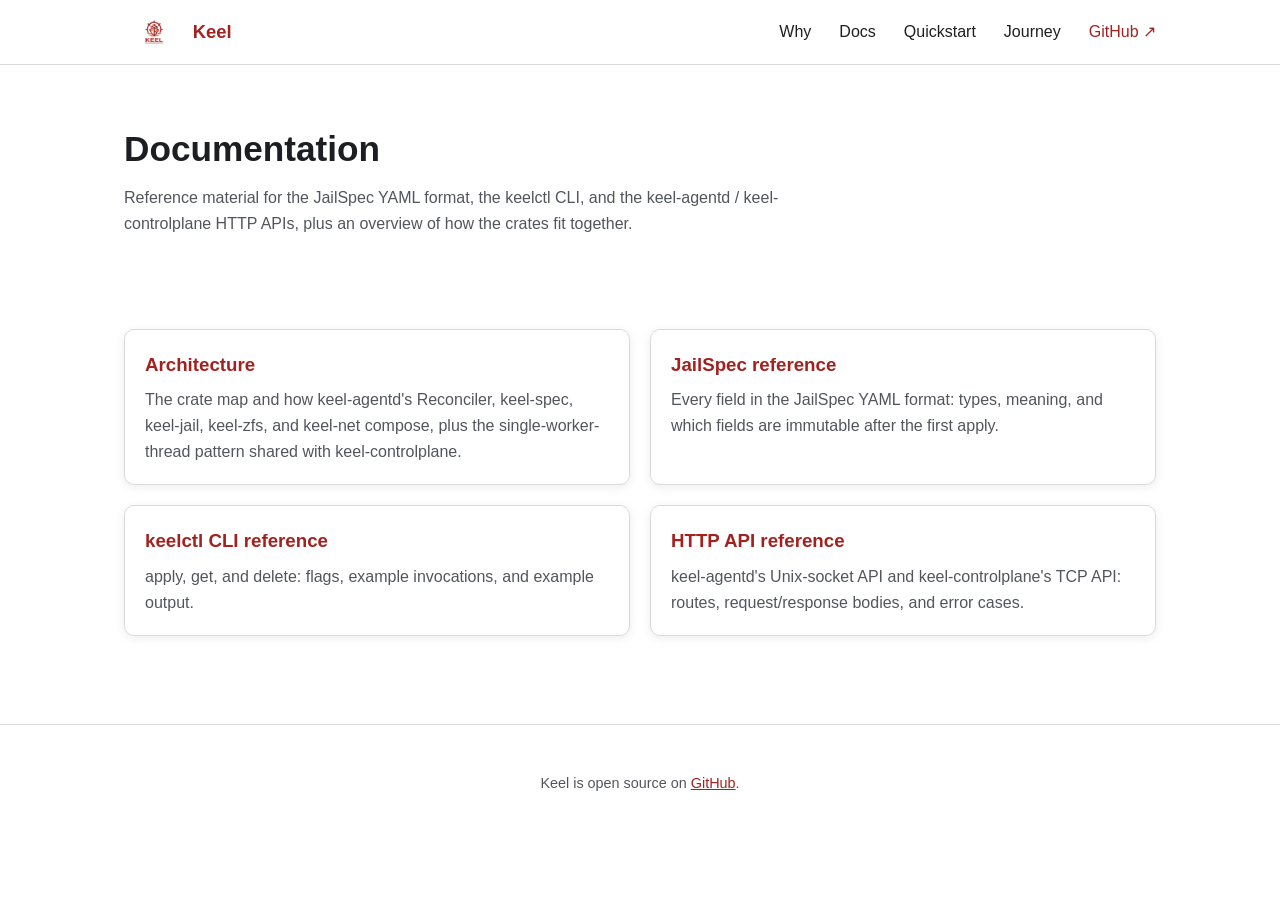
==== site/docs/index.html @ 19df06e9 "Add Keel website docs landing page" ====
<!doctype html>
<html lang="en">
<head>
<meta charset="utf-8">
<meta name="viewport" content="width=device-width, initial-scale=1">
<title>Documentation · Keel</title>
<link rel="icon" href="../assets/keel-logo.png">
<link rel="stylesheet" href="../assets/style.css">
</head>
<body>
<header class="site-header">
  <div class="container nav">
    <a class="brand" href="../index.html"><img src="../assets/keel-logo.png" alt="Keel logo" class="brand-logo">Keel</a>
    <nav class="nav-links">
      <a href="../why.html">Why</a>
      <div class="nav-dropdown">
        <a href="index.html">Docs</a>
        <div class="nav-dropdown-menu">
          <a href="architecture.html">Architecture</a>
          <a href="jailspec.html">JailSpec Reference</a>
          <a href="cli.html">CLI Reference</a>
          <a href="api.html">HTTP API Reference</a>
        </div>
      </div>
      <a href="../quickstart.html">Quickstart</a>
      <a href="../journey.html">Journey</a>
      <a class="nav-github" href="https://github.com/lebarondecharlus/keel" target="_blank" rel="noopener">GitHub &#8599;</a>
    </nav>
  </div>
</header>
<main>
  <section class="page-header">
    <div class="container">
      <h1>Documentation</h1>
      <p class="lead">Reference material for the JailSpec YAML format, the keelctl CLI, and the keel-agentd / keel-controlplane HTTP APIs, plus an overview of how the crates fit together.</p>
    </div>
  </section>

  <section>
    <div class="container">
      <div class="link-card-grid">
        <a class="link-card" href="architecture.html">
          <h3>Architecture</h3>
          <p>The crate map and how keel-agentd's Reconciler, keel-spec, keel-jail, keel-zfs, and keel-net compose, plus the single-worker-thread pattern shared with keel-controlplane.</p>
        </a>
        <a class="link-card" href="jailspec.html">
          <h3>JailSpec reference</h3>
          <p>Every field in the JailSpec YAML format: types, meaning, and which fields are immutable after the first apply.</p>
        </a>
        <a class="link-card" href="cli.html">
          <h3>keelctl CLI reference</h3>
          <p>apply, get, and delete: flags, example invocations, and example output.</p>
        </a>
        <a class="link-card" href="api.html">
          <h3>HTTP API reference</h3>
          <p>keel-agentd's Unix-socket API and keel-controlplane's TCP API: routes, request/response bodies, and error cases.</p>
        </a>
      </div>
    </div>
  </section>
</main>
<footer class="site-footer">
  <div class="container">
    <p>Keel is open source on <a href="https://github.com/lebarondecharlus/keel" target="_blank" rel="noopener">GitHub</a>.</p>
  </div>
</footer>
</body>
</html>
---- site/assets/style.css ----
:root {
  --red-900: #6b1414;
  --red-700: #a3221f;
  --orange-500: #e08a3c;
  --slate-900: #1c1e21;
  --slate-600: #52565c;
  --slate-300: #d8dadd;
  --slate-100: #f6f5f4;
  --white: #ffffff;
  --radius: 10px;
  --shadow: 0 2px 10px rgba(28, 30, 33, 0.08);
  --max-width: 1080px;
}

* {
  box-sizing: border-box;
}

html,
body {
  margin: 0;
  padding: 0;
}

body {
  font-family: -apple-system, BlinkMacSystemFont, "Segoe UI", Roboto, Helvetica, Arial, sans-serif;
  color: var(--slate-900);
  background: var(--white);
  line-height: 1.6;
}

code,
pre {
  font-family: ui-monospace, SFMono-Regular, Menlo, Consolas, monospace;
}

a {
  color: var(--red-700);
}

.container {
  max-width: var(--max-width);
  margin: 0 auto;
  padding: 0 24px;
}

/* header / nav */
.site-header {
  border-bottom: 1px solid var(--slate-300);
  position: sticky;
  top: 0;
  background: rgba(255, 255, 255, 0.92);
  backdrop-filter: blur(6px);
  z-index: 10;
}

.nav {
  display: flex;
  align-items: center;
  justify-content: space-between;
  height: 64px;
}

.brand {
  display: flex;
  align-items: center;
  gap: 10px;
  font-weight: 700;
  font-size: 1.15rem;
  color: var(--red-700);
  text-decoration: none;
}

.brand-logo {
  height: 32px;
  width: auto;
}

.nav-links {
  display: flex;
  align-items: center;
  gap: 28px;
}

.nav-links a {
  color: var(--slate-900);
  text-decoration: none;
  font-weight: 500;
}

.nav-links a:hover {
  color: var(--red-700);
}

.nav-github {
  color: var(--red-700) !important;
}

.nav-dropdown {
  position: relative;
}

.nav-dropdown-menu {
  display: none;
  position: absolute;
  top: 100%;
  left: 0;
  background: var(--white);
  border: 1px solid var(--slate-300);
  border-radius: var(--radius);
  box-shadow: var(--shadow);
  padding: 8px;
  min-width: 200px;
}

.nav-dropdown:hover .nav-dropdown-menu,
.nav-dropdown:focus-within .nav-dropdown-menu {
  display: block;
}

.nav-dropdown-menu a {
  display: block;
  padding: 8px 10px;
  border-radius: 6px;
}

.nav-dropdown-menu a:hover {
  background: var(--slate-100);
}

/* hero */
.hero {
  padding: 80px 0 56px;
  text-align: center;
}

.hero-logo {
  height: 110px;
  margin-bottom: 24px;
}

.hero h1 {
  font-size: 2.6rem;
  margin: 0 0 12px;
}

.hero .tagline {
  font-size: 1.25rem;
  color: var(--slate-600);
  max-width: 640px;
  margin: 0 auto 32px;
}

.hero-ctas {
  display: flex;
  gap: 16px;
  justify-content: center;
  flex-wrap: wrap;
}

.btn {
  display: inline-block;
  padding: 12px 24px;
  border-radius: 8px;
  text-decoration: none;
  font-weight: 600;
}

.btn-primary {
  background: var(--red-700);
  color: var(--white);
}

.btn-primary:hover {
  background: var(--red-900);
}

.btn-secondary {
  background: var(--slate-100);
  color: var(--slate-900);
  border: 1px solid var(--slate-300);
}

.btn-secondary:hover {
  border-color: var(--red-700);
  color: var(--red-700);
}

/* status banner */
.status-banner {
  background: var(--slate-100);
  border: 1px solid var(--slate-300);
  border-radius: var(--radius);
  padding: 14px 20px;
  margin: 0 auto 48px;
  max-width: 720px;
  text-align: center;
  font-size: 0.95rem;
}

.status-banner strong {
  color: var(--red-700);
}

/* page header (non-home pages) */
.page-header {
  padding: 56px 0 24px;
}

.page-header h1 {
  font-size: 2.2rem;
  margin: 0 0 8px;
}

/* sections */
section {
  padding: 40px 0;
}

section h2 {
  font-size: 1.7rem;
  margin-bottom: 8px;
}

section p.lead {
  color: var(--slate-600);
  margin-top: 0;
  margin-bottom: 28px;
  max-width: 720px;
}

/* feature grid */
.card-grid {
  display: grid;
  grid-template-columns: repeat(2, 1fr);
  gap: 24px;
}

.card {
  background: var(--white);
  border: 1px solid var(--slate-300);
  border-radius: var(--radius);
  box-shadow: var(--shadow);
  padding: 24px;
}

.card h3 {
  margin-top: 0;
  color: var(--red-700);
}

.link-card-grid {
  display: grid;
  grid-template-columns: repeat(2, 1fr);
  gap: 20px;
}

.link-card {
  display: block;
  border: 1px solid var(--slate-300);
  border-radius: var(--radius);
  padding: 20px;
  text-decoration: none;
  color: inherit;
  box-shadow: var(--shadow);
}

.link-card:hover {
  border-color: var(--red-700);
}

.link-card h3 {
  color: var(--red-700);
  margin: 0 0 8px;
}

.link-card p {
  margin: 0;
  color: var(--slate-600);
}

/* feature list (why.html) */
ul.feature-list {
  padding-left: 20px;
}

ul.feature-list li {
  margin-bottom: 16px;
}

/* tables */
table {
  width: 100%;
  border-collapse: collapse;
  margin: 24px 0;
}

th,
td {
  text-align: left;
  padding: 10px 12px;
  border-bottom: 1px solid var(--slate-300);
  vertical-align: top;
}

th {
  background: var(--slate-100);
}

/* code blocks */
pre {
  background: var(--slate-900);
  color: var(--slate-100);
  padding: 18px 20px;
  border-radius: var(--radius);
  overflow-x: auto;
  font-size: 0.9rem;
}

p code,
li code,
td code,
th code {
  background: var(--slate-100);
  padding: 2px 6px;
  border-radius: 4px;
  font-size: 0.9em;
}

/* milestone / timeline (journey page) */
.milestone {
  border-left: 3px solid var(--orange-500);
  padding-left: 24px;
  margin-bottom: 40px;
}

.milestone h3 {
  color: var(--red-700);
  margin-bottom: 4px;
}

.milestone .badge {
  display: inline-block;
  background: var(--slate-100);
  border-radius: 999px;
  padding: 2px 10px;
  font-size: 0.8rem;
  color: var(--slate-600);
  margin-left: 8px;
  font-weight: normal;
}

footer.site-footer {
  border-top: 1px solid var(--slate-300);
  padding: 32px 0;
  margin-top: 48px;
  text-align: center;
  color: var(--slate-600);
  font-size: 0.9rem;
}

/* responsive */
@media (max-width: 720px) {
  .nav-links {
    gap: 16px;
    font-size: 0.9rem;
  }
  .brand-logo {
    height: 26px;
  }
  .card-grid,
  .link-card-grid {
    grid-template-columns: 1fr;
  }
  .hero h1 {
    font-size: 2rem;
  }
}
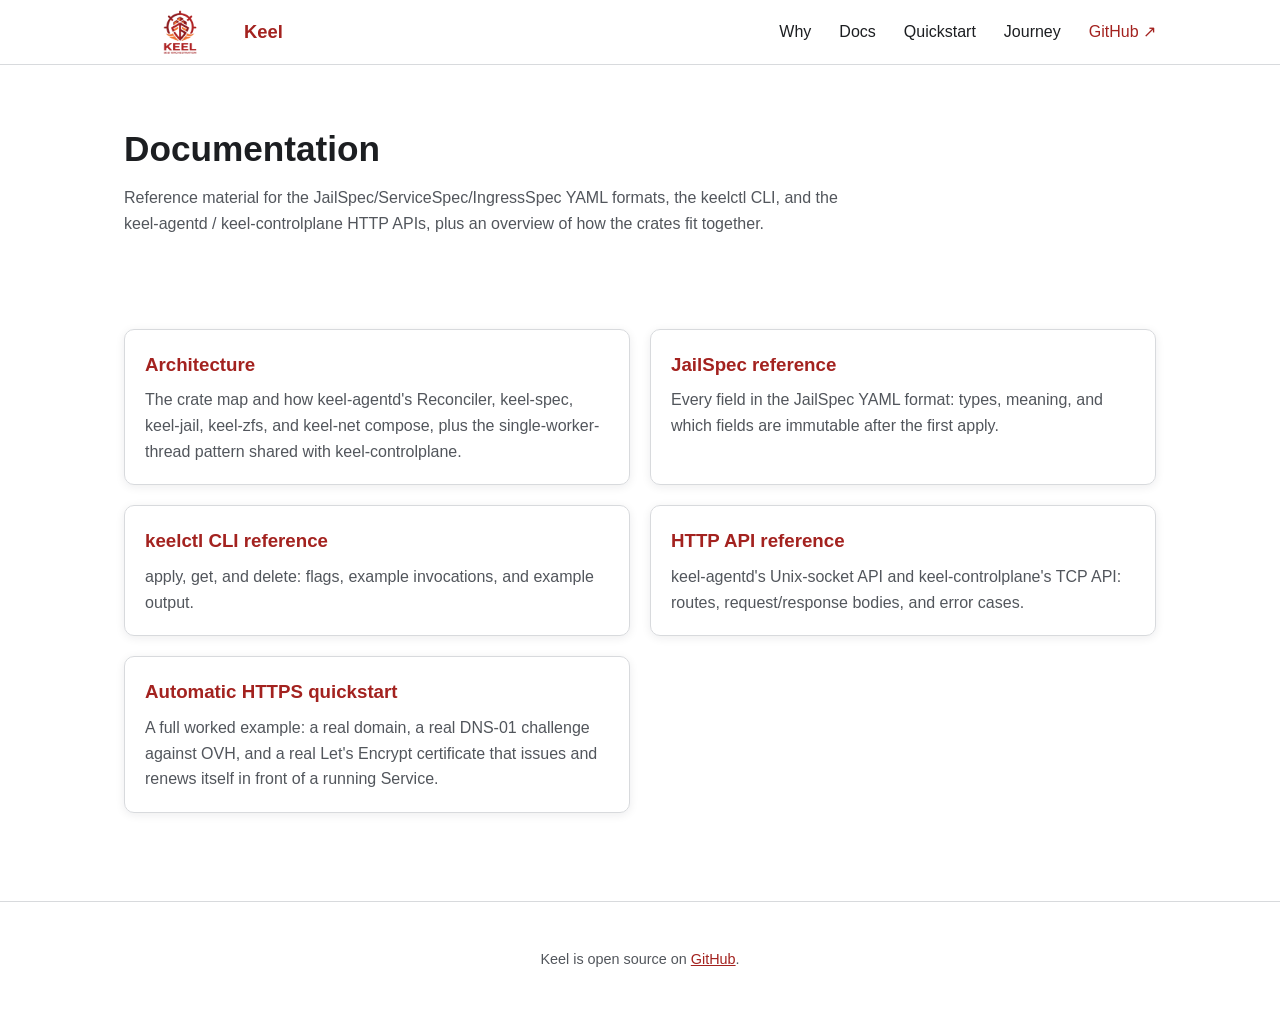
==== commit 147b559c: "Document Ingress and automatic HTTPS on the public site Adds kind: Ingress to the existing reference" ====
--- a/site/docs/index.html
+++ b/site/docs/index.html
@@ -22,7 +22,13 @@
           <a href="api.html">HTTP API Reference</a>
         </div>
       </div>
-      <a href="../quickstart.html">Quickstart</a>
+      <div class="nav-dropdown">
+        <a href="../quickstart.html">Quickstart</a>
+        <div class="nav-dropdown-menu">
+          <a href="../quickstart.html">Static Website</a>
+          <a href="../https-quickstart.html">Automatic HTTPS</a>
+        </div>
+      </div>
       <a href="../journey.html">Journey</a>
       <a class="nav-github" href="https://github.com/lebarondecharlus/keel" target="_blank" rel="noopener">GitHub &#8599;</a>
     </nav>
@@ -32,7 +38,7 @@
   <section class="page-header">
     <div class="container">
       <h1>Documentation</h1>
-      <p class="lead">Reference material for the JailSpec YAML format, the keelctl CLI, and the keel-agentd / keel-controlplane HTTP APIs, plus an overview of how the crates fit together.</p>
+      <p class="lead">Reference material for the JailSpec/ServiceSpec/IngressSpec YAML formats, the keelctl CLI, and the keel-agentd / keel-controlplane HTTP APIs, plus an overview of how the crates fit together.</p>
     </div>
   </section>
 
@@ -55,6 +61,10 @@
           <h3>HTTP API reference</h3>
           <p>keel-agentd's Unix-socket API and keel-controlplane's TCP API: routes, request/response bodies, and error cases.</p>
         </a>
+        <a class="link-card" href="../https-quickstart.html">
+          <h3>Automatic HTTPS quickstart</h3>
+          <p>A full worked example: a real domain, a real DNS-01 challenge against OVH, and a real Let's Encrypt certificate that issues and renews itself in front of a running Service.</p>
+        </a>
       </div>
     </div>
   </section>
--- a/site/assets/style.css
+++ b/site/assets/style.css
@@ -72,7 +72,7 @@
 }
 
 .brand-logo {
-  height: 32px;
+  height: 60px;
   width: auto;
 }
 
@@ -135,7 +135,7 @@
 }
 
 .hero-logo {
-  height: 110px;
+  height: 300px;
   margin-bottom: 24px;
 }
 
